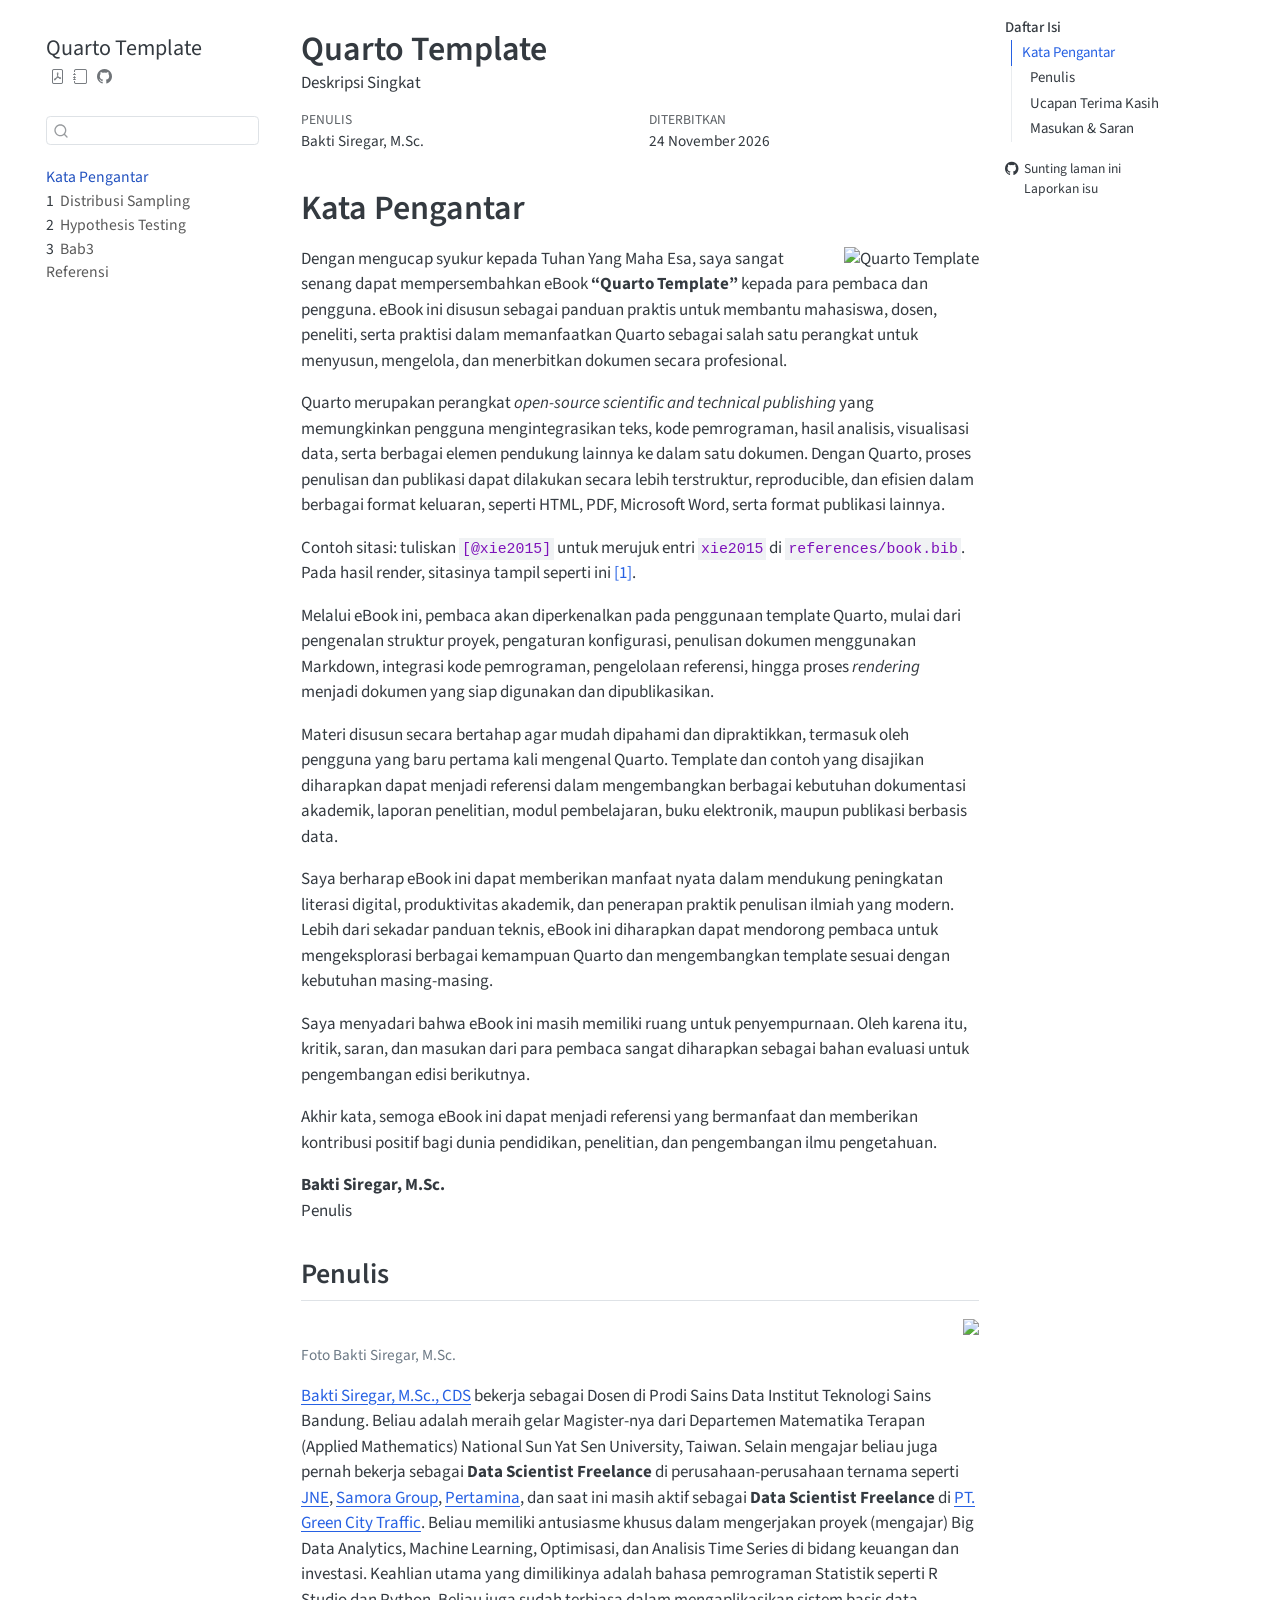
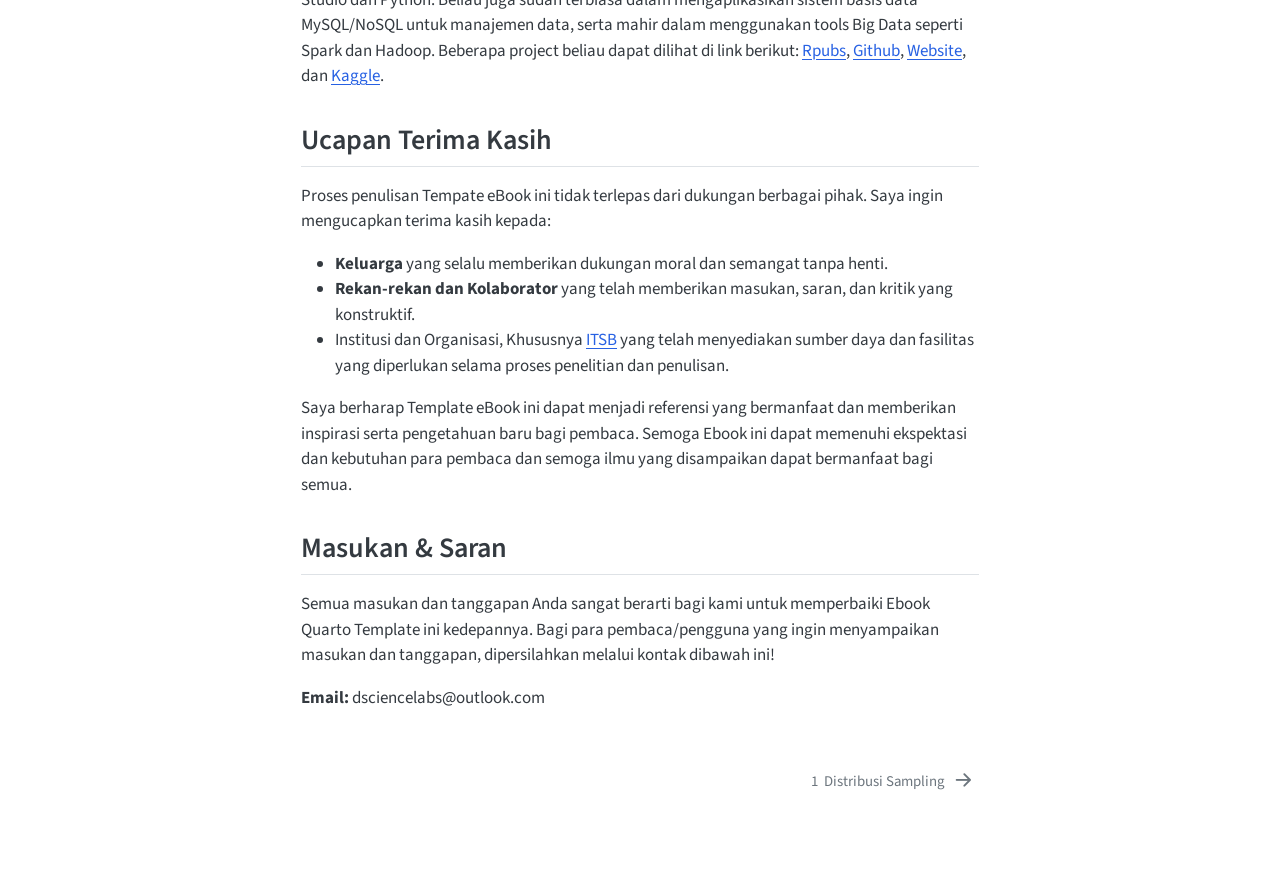
==== docs/index.html @ 491b6e1a "Initial Quarto book project" ====
<!DOCTYPE html>
<html xmlns="http://www.w3.org/1999/xhtml" lang="id" xml:lang="id"><head>

<meta charset="utf-8">
<meta name="generator" content="quarto-1.11.9">

<meta name="viewport" content="width=device-width, initial-scale=1.0, user-scalable=yes">

<meta name="author" content="Bakti Siregar, M.Sc.">
<meta name="dcterms.date" content="2026-11-24">
<meta name="description" content="Deskripsi Singkat">

<title>Quarto Template</title>
<style>
/* Default styles provided by pandoc.
** See https://pandoc.org/MANUAL.html#variables-for-html for config info.
*/
span.smallcaps{font-variant: small-caps;}
div.columns{display: flex; gap: 1.5em;}
div.column{flex: auto;}
@media screen {
div.columns{gap: min(4vw, 1.5em);}
div.column{overflow-x: auto;}
}
div.hanging-indent{margin-left: 1.5em; text-indent: -1.5em;}
ul.task-list{list-style: none;}
ul.task-list li input[type="checkbox"] {
  width: 0.8em;
  margin: 0 0.8em 0.2em -1em; /* quarto-specific, see https://github.com/quarto-dev/quarto-cli/issues/4556 */ 
  vertical-align: middle;
}
/* CSS for citations */
div.csl-bib-body { }
div.csl-entry {
  clear: both;
  margin-bottom: 0em;
}
.hanging-indent div.csl-entry {
  margin-left:2em;
  text-indent:-2em;
}
div.csl-left-margin {
  min-width:2em;
  float:left;
}
div.csl-right-inline {
  margin-left:2em;
  padding-left:1em;
}
div.csl-indent {
  margin-left: 2em;
}</style>


<script src="site_libs/quarto-nav/quarto-nav.js"></script>
<script src="site_libs/quarto-nav/headroom.min.js"></script>
<script src="site_libs/clipboard/clipboard.min.js"></script>
<script src="site_libs/quarto-search/autocomplete.umd.js"></script>
<script src="site_libs/quarto-search/fuse.min.js"></script>
<script src="site_libs/quarto-search/quarto-search.js"></script>
<meta name="quarto:offset" content="./">
<link href="./chapters/bab-1.html" rel="next">
<script src="site_libs/quarto-html/quarto.js" type="module"></script>
<script src="site_libs/quarto-html/tabsets/tabsets.js" type="module"></script>
<script src="site_libs/quarto-html/scrollable-regions/scrollable-regions.js" type="module"></script>
<script src="site_libs/quarto-html/popper.min.js"></script>
<script src="site_libs/quarto-html/tippy.umd.min.js"></script>
<script src="site_libs/quarto-html/anchor.min.js"></script>
<link href="site_libs/quarto-html/tippy.css" rel="stylesheet">
<link href="site_libs/quarto-html/quarto-syntax-highlighting-63b5708e65d6cd79cd7618c58d0c21e7.css" rel="stylesheet" id="quarto-text-highlighting-styles">
<script src="site_libs/bootstrap/bootstrap.min.js"></script>
<link href="site_libs/bootstrap/bootstrap-icons.css" rel="stylesheet">
<link href="site_libs/bootstrap/bootstrap-8575377b15774f46c10fa1d7752ca172.min.css" rel="stylesheet" append-hash="true" id="quarto-bootstrap" data-mode="light">
<script id="quarto-search-options" type="application/json">{
  "location": "sidebar",
  "copy-button": false,
  "collapse-after": 3,
  "panel-placement": "start",
  "type": "textbox",
  "limit": 50,
  "keyboard-shortcut": [
    "f",
    "/",
    "s"
  ],
  "show-item-context": false,
  "language": {
    "search-no-results-text": "Tidak ada hasil",
    "search-matching-documents-text": "dokumen cocok",
    "search-copy-link-title": "Salin tautan untuk mencari",
    "search-hide-matches-text": "Sembunyikan kecocokan lainnya",
    "search-more-match-text": "kecocokan lainnya di dokumen ini",
    "search-more-matches-text": "kecocokan lainnya di dokumen ini",
    "search-clear-button-title": "Hapus",
    "search-text-placeholder": "",
    "search-detached-cancel-button-title": "Batal",
    "search-submit-button-title": "Kirim",
    "search-label": "Mencari"
  }
}</script>
<style>html{ scroll-behavior: smooth; }</style>
<meta name="author" content="Bakti Siregar, M.Sc.">


<link rel="stylesheet" href="assets/style.css">
</head>

<body class="nav-sidebar floating quarto-light"><a id="quarto-skip-link" class="visually-hidden-focusable" href="#quarto-document-content">Skip to main content</a>

<div id="quarto-search-results"></div>
  <header id="quarto-header" class="headroom fixed-top">
  <nav class="quarto-secondary-nav" aria-label="Bilah alat">
    <div class="container-fluid d-flex">
      <button type="button" class="quarto-btn-toggle btn" data-bs-toggle="collapse" role="button" data-bs-target=".quarto-sidebar-collapse-item" aria-controls="quarto-sidebar" aria-expanded="false" aria-label="Alihkan bilah sisi" onclick="if (window.quartoToggleHeadroom) { window.quartoToggleHeadroom(); }">
        <i class="bi bi-layout-text-sidebar-reverse"></i>
      </button>
        <nav class="quarto-page-breadcrumbs" aria-label="Jalur"><ol class="breadcrumb"><li class="breadcrumb-item"><a href="./index.html">Kata Pengantar</a></li></ol></nav>
        <a class="flex-grow-1" data-bs-toggle="collapse" data-bs-target=".quarto-sidebar-collapse-item" onclick="if (window.quartoToggleHeadroom) { window.quartoToggleHeadroom(); }">      
        </a>
      <button type="button" class="btn quarto-search-button" aria-label="Mencari" onclick="window.quartoOpenSearch();">
        <i class="bi bi-search"></i>
      </button>
    </div>
  </nav>
</header>
<!-- content -->
<div id="quarto-content" class="quarto-container page-columns page-rows-contents page-layout-article">
<!-- sidebar -->
  <nav id="quarto-sidebar" class="sidebar collapse collapse-horizontal quarto-sidebar-collapse-item sidebar-navigation floating overflow-auto" aria-label="Situs web">
    <div class="pt-lg-2 mt-2 text-left sidebar-header">
    <div class="sidebar-title mb-0 py-0">
      <a href="./">Quarto Template</a> 
        <div class="sidebar-tools-main tools-wide">
    <a href="./Quarto-Template.pdf" title="Pratinjau PDF" class="quarto-navigation-tool px-1" aria-label="Pratinjau PDF"><i class="bi bi-file-pdf"></i></a>
    <a href="./epub-reader.html" title="Pratinjau EPUB" class="quarto-navigation-tool px-1" aria-label="Pratinjau EPUB"><i class="bi bi-journal"></i></a>
    <a href="https://github.com/pakardata1/ebook-template-quarto.git" title="Kode Sumber" class="quarto-navigation-tool px-1" aria-label="Kode Sumber"><i class="bi bi-github"></i></a>
</div>
    </div>
      </div>
        <div class="mt-2 flex-shrink-0 align-items-center">
        <div class="sidebar-search">
        <div id="quarto-search" class="" title="Mencari"></div>
        </div>
        </div>
    <div class="sidebar-menu-container"> 
    <ul class="list-unstyled mt-1">
        <li class="sidebar-item">
  <div class="sidebar-item-container"> 
  <a href="./index.html" class="sidebar-item-text sidebar-link active">
 <span class="menu-text">Kata Pengantar</span></a>
  </div>
</li>
        <li class="sidebar-item">
  <div class="sidebar-item-container"> 
  <a href="./chapters/bab-1.html" class="sidebar-item-text sidebar-link">
 <span class="menu-text"><span class="chapter-number">1</span>&nbsp; <span class="chapter-title">Distribusi Sampling</span></span></a>
  </div>
</li>
        <li class="sidebar-item">
  <div class="sidebar-item-container"> 
  <a href="./chapters/bab-2.html" class="sidebar-item-text sidebar-link">
 <span class="menu-text"><span class="chapter-number">2</span>&nbsp; <span class="chapter-title">Hypothesis Testing</span></span></a>
  </div>
</li>
        <li class="sidebar-item">
  <div class="sidebar-item-container"> 
  <a href="./chapters/bab-3.html" class="sidebar-item-text sidebar-link">
 <span class="menu-text"><span class="chapter-number">3</span>&nbsp; <span class="chapter-title">Bab3</span></span></a>
  </div>
</li>
        <li class="sidebar-item">
  <div class="sidebar-item-container"> 
  <a href="./references/referensi.html" class="sidebar-item-text sidebar-link">
 <span class="menu-text">Referensi</span></a>
  </div>
</li>
    </ul>
    </div>
</nav>
<div id="quarto-sidebar-glass" class="quarto-sidebar-collapse-item" data-bs-toggle="collapse" data-bs-target=".quarto-sidebar-collapse-item"></div>
<!-- margin-sidebar -->
    <div id="quarto-margin-sidebar" class="sidebar margin-sidebar">
        <nav id="TOC" role="doc-toc" aria-labelledby="toc-title" class="toc-active">
    <h2 id="toc-title">Daftar Isi</h2>
   
  <ul>
  <li><a href="#kata-pengantar" id="toc-kata-pengantar" class="nav-link active" data-scroll-target="#kata-pengantar">Kata Pengantar</a>
  <ul class="collapse">
  <li><a href="#penulis" id="toc-penulis" class="nav-link" data-scroll-target="#penulis">Penulis</a></li>
  <li><a href="#ucapan-terima-kasih" id="toc-ucapan-terima-kasih" class="nav-link" data-scroll-target="#ucapan-terima-kasih">Ucapan Terima Kasih</a></li>
  <li><a href="#masukan-saran" id="toc-masukan-saran" class="nav-link" data-scroll-target="#masukan-saran">Masukan &amp; Saran</a></li>
  </ul></li>
  </ul>
<div class="toc-actions"><ul><li><a href="https://github.com/pakardata1/ebook-template-quarto.git/edit/main/index.qmd" class="toc-action"><i class="bi bi-github"></i>Sunting laman ini</a></li><li><a href="https://github.com/pakardata1/ebook-template-quarto.git/issues/new" class="toc-action"><i class="bi empty"></i>Laporkan isu</a></li></ul></div></nav>
    </div>
<!-- main -->
<main class="content" id="quarto-document-content" tabindex="-1">

<header id="title-block-header" class="quarto-title-block default">
<div class="quarto-title">
<h1 class="title">Quarto Template</h1>
</div>

<div>
  <div class="description">
    Deskripsi Singkat
  </div>
</div>


<div class="quarto-title-meta">

    <div>
    <div class="quarto-title-meta-heading">Penulis</div>
    <div class="quarto-title-meta-contents">
             <p>Bakti Siregar, M.Sc. </p>
          </div>
  </div>
    
    <div>
    <div class="quarto-title-meta-heading">Diterbitkan</div>
    <div class="quarto-title-meta-contents">
      <p class="date">24 November 2026</p>
    </div>
  </div>
  
    
  </div>
  


</header>



<section id="kata-pengantar" class="level1 unnumbered">
<h1 class="unnumbered">Kata Pengantar</h1><p><img src="images/Cover.png" title="Quarto Template" class="quarto-cover-image nolightbox img-fluid"></p>
<p>Dengan mengucap syukur kepada Tuhan Yang Maha Esa, saya sangat senang dapat mempersembahkan eBook <strong>“Quarto Template”</strong> kepada para pembaca dan pengguna. eBook ini disusun sebagai panduan praktis untuk membantu mahasiswa, dosen, peneliti, serta praktisi dalam memanfaatkan Quarto sebagai salah satu perangkat untuk menyusun, mengelola, dan menerbitkan dokumen secara profesional.</p>
<p>Quarto merupakan perangkat <em>open-source scientific and technical publishing</em> yang memungkinkan pengguna mengintegrasikan teks, kode pemrograman, hasil analisis, visualisasi data, serta berbagai elemen pendukung lainnya ke dalam satu dokumen. Dengan Quarto, proses penulisan dan publikasi dapat dilakukan secara lebih terstruktur, reproducible, dan efisien dalam berbagai format keluaran, seperti HTML, PDF, Microsoft Word, serta format publikasi lainnya.</p>
<p>Contoh sitasi: tuliskan <code>[@xie2015]</code> untuk merujuk entri <code>xie2015</code> di <code>references/book.bib</code>. Pada hasil render, sitasinya tampil seperti ini <span class="citation" data-cites="xie2015"><a href="references/referensi.html#ref-xie2015" role="doc-biblioref">[1]</a></span>.</p>
<p>Melalui eBook ini, pembaca akan diperkenalkan pada penggunaan template Quarto, mulai dari pengenalan struktur proyek, pengaturan konfigurasi, penulisan dokumen menggunakan Markdown, integrasi kode pemrograman, pengelolaan referensi, hingga proses <em>rendering</em> menjadi dokumen yang siap digunakan dan dipublikasikan.</p>
<p>Materi disusun secara bertahap agar mudah dipahami dan dipraktikkan, termasuk oleh pengguna yang baru pertama kali mengenal Quarto. Template dan contoh yang disajikan diharapkan dapat menjadi referensi dalam mengembangkan berbagai kebutuhan dokumentasi akademik, laporan penelitian, modul pembelajaran, buku elektronik, maupun publikasi berbasis data.</p>
<p>Saya berharap eBook ini dapat memberikan manfaat nyata dalam mendukung peningkatan literasi digital, produktivitas akademik, dan penerapan praktik penulisan ilmiah yang modern. Lebih dari sekadar panduan teknis, eBook ini diharapkan dapat mendorong pembaca untuk mengeksplorasi berbagai kemampuan Quarto dan mengembangkan template sesuai dengan kebutuhan masing-masing.</p>
<p>Saya menyadari bahwa eBook ini masih memiliki ruang untuk penyempurnaan. Oleh karena itu, kritik, saran, dan masukan dari para pembaca sangat diharapkan sebagai bahan evaluasi untuk pengembangan edisi berikutnya.</p>
<p>Akhir kata, semoga eBook ini dapat menjadi referensi yang bermanfaat dan memberikan kontribusi positif bagi dunia pendidikan, penelitian, dan pengembangan ilmu pengetahuan.</p>
<p><strong>Bakti Siregar, M.Sc.</strong><br>
Penulis</p>
<section id="penulis" class="level2">
<h2 class="anchored" data-anchor-id="penulis">Penulis</h2>
<div class="quarto-figure quarto-figure-right">
<figure class="figure">
<p><img src="images/author/Bakti.png" class="author-portrait img-fluid figure-img" style="width:1.5in"></p>
<figcaption>Foto Bakti Siregar, M.Sc.</figcaption>
</figure>
</div>
<p><strong><a href="https://www.linkedin.com/in/dsciencelabs/">Bakti Siregar, M.Sc., CDS</a></strong> bekerja sebagai Dosen di Prodi Sains Data Institut Teknologi Sains Bandung. Beliau adalah meraih gelar Magister-nya dari Departemen Matematika Terapan (Applied Mathematics) National Sun Yat Sen University, Taiwan. Selain mengajar beliau juga pernah bekerja sebagai <strong>Data Scientist Freelance</strong> di perusahaan-perusahaan ternama seperti <a href="https://www.jne.co.id/id/beranda">JNE</a>, <a href="https://www.samoragroup.co.id/home/en">Samora Group</a>, <a href="https://www.pertamina.com/">Pertamina</a>, dan saat ini masih aktif sebagai <strong>Data Scientist Freelance</strong> di <a href="PT. Green City Traffic">PT. Green City Traffic</a>. Beliau memiliki antusiasme khusus dalam mengerjakan proyek (mengajar) Big Data Analytics, Machine Learning, Optimisasi, dan Analisis Time Series di bidang keuangan dan investasi. Keahlian utama yang dimilikinya adalah bahasa pemrograman Statistik seperti R Studio dan Python. Beliau juga sudah terbiasa dalam mengaplikasikan sistem basis data MySQL/NoSQL untuk manajemen data, serta mahir dalam menggunakan tools Big Data seperti Spark dan Hadoop. Beberapa project beliau dapat dilihat di link berikut: <a href="https://rpubs.com/dsciencelabs">Rpubs</a>, <a href="https://github.com/dsciencelabs">Github</a>, <a href="https://dsciencelabs.github.io/web/index.html">Website</a>, dan <a href="https://www.kaggle.com/baktisiregar/code">Kaggle</a>.</p>
</section>
<section id="ucapan-terima-kasih" class="level2">
<h2 class="anchored" data-anchor-id="ucapan-terima-kasih">Ucapan Terima Kasih</h2>
<p>Proses penulisan Tempate eBook ini tidak terlepas dari dukungan berbagai pihak. Saya ingin mengucapkan terima kasih kepada:</p>
<ul>
<li><strong>Keluarga</strong> yang selalu memberikan dukungan moral dan semangat tanpa henti.</li>
<li><strong>Rekan-rekan dan Kolaborator</strong> yang telah memberikan masukan, saran, dan kritik yang konstruktif.</li>
<li>Institusi dan Organisasi, Khususnya <strong><a href="https://itsb.ac.id/">ITSB</a></strong> yang telah menyediakan sumber daya dan fasilitas yang diperlukan selama proses penelitian dan penulisan.</li>
</ul>
<p>Saya berharap Template eBook ini dapat menjadi referensi yang bermanfaat dan memberikan inspirasi serta pengetahuan baru bagi pembaca. Semoga Ebook ini dapat memenuhi ekspektasi dan kebutuhan para pembaca dan semoga ilmu yang disampaikan dapat bermanfaat bagi semua.</p>
</section>
<section id="masukan-saran" class="level2">
<h2 class="anchored" data-anchor-id="masukan-saran">Masukan &amp; Saran</h2>
<p>Semua masukan dan tanggapan Anda sangat berarti bagi kami untuk memperbaiki Ebook Quarto Template ini kedepannya. Bagi para pembaca/pengguna yang ingin menyampaikan masukan dan tanggapan, dipersilahkan melalui kontak dibawah ini!</p>
<p><strong>Email:</strong> dsciencelabs@outlook.com</p>


<div id="refs" class="references csl-bib-body" data-entry-spacing="0" role="list" style="display: none">
<div id="ref-xie2015" class="csl-entry" role="listitem">
<div class="csl-left-margin">[1] </div><div class="csl-right-inline">Y. Xie, <em><a href="http://yihui.name/knitr/">Dynamic Documents with <span>R</span> and knitr</a></em>, 2nd ed. Boca Raton, Florida: Chapman; Hall/CRC, 2015.</div>
</div>
</div>
</section>
</section>

</main> <!-- /main -->
<script>

document.querySelectorAll('a[href^="http://"], a[href^="https://"]').forEach((link) => {

  if (link.classList.contains("quarto-navigation-tool")) {

    return;

  }



  window.tippy(link, {

    content: link.href,

    placement: "top",

    maxWidth: 480,

  });

});

</script>

<script id="quarto-html-after-body" type="application/javascript">
  window.document.addEventListener("DOMContentLoaded", function (event) {
    const icon = "";
    const anchorJS = new window.AnchorJS();
    anchorJS.options = {
      placement: 'right',
      icon: icon
    };
    anchorJS.add('.anchored');
    const isCodeAnnotation = (el) => {
      for (const clz of el.classList) {
        if (clz.startsWith('code-annotation-')) {                     
          return true;
        }
      }
      return false;
    }
    const onCopySuccess = function(e) {
      // button target
      const button = e.trigger;
      // don't keep focus
      button.blur();
      // flash "checked"
      button.classList.add('code-copy-button-checked');
      var currentTitle = button.getAttribute("title");
      button.setAttribute("title", "Disalin!");
      let tooltip;
      if (window.bootstrap) {
        button.setAttribute("data-bs-toggle", "tooltip");
        button.setAttribute("data-bs-placement", "left");
        button.setAttribute("data-bs-title", "Disalin!");
        tooltip = new bootstrap.Tooltip(button, 
          { trigger: "manual", 
            customClass: "code-copy-button-tooltip",
            offset: [0, -8]});
        tooltip.show();    
      }
      setTimeout(function() {
        if (tooltip) {
          tooltip.hide();
          button.removeAttribute("data-bs-title");
          button.removeAttribute("data-bs-toggle");
          button.removeAttribute("data-bs-placement");
        }
        button.setAttribute("title", currentTitle);
        button.classList.remove('code-copy-button-checked');
      }, 1000);
      // clear code selection
      e.clearSelection();
    }
    const getTextToCopy = function(trigger) {
      const outerScaffold = trigger.parentElement.cloneNode(true);
      const codeEl = outerScaffold.querySelector('code');
      for (const childEl of codeEl.children) {
        if (isCodeAnnotation(childEl)) {
          childEl.remove();
        }
      }
      return codeEl.innerText;
    }
    const clipboard = new window.ClipboardJS('.code-copy-button:not([data-in-quarto-modal])', {
      text: getTextToCopy
    });
    clipboard.on('success', onCopySuccess);
    if (window.document.getElementById('quarto-embedded-source-code-modal')) {
      const clipboardModal = new window.ClipboardJS('.code-copy-button[data-in-quarto-modal]', {
        text: getTextToCopy,
        container: window.document.getElementById('quarto-embedded-source-code-modal')
      });
      clipboardModal.on('success', onCopySuccess);
    }
      var localhostRegex = new RegExp(/^(?:http|https):\/\/localhost\:?[0-9]*\//);
      var mailtoRegex = new RegExp(/^mailto:/);
        var filterRegex = new RegExp('/' + window.location.host + '/');
      const newWindowLabel = "(opens in a new tab)";
      const newWindowNoteId = "quarto-ext-newwindow-label";
      // Links reference one hidden label through aria-describedby, so the
      // announcement never changes their accessible name.
      var describeNewWindow = (link) => {
        if (!window.document.getElementById(newWindowNoteId)) {
          var newWindowNote = window.document.createElement("span");
          newWindowNote.id = newWindowNoteId;
          newWindowNote.hidden = true;
          newWindowNote.textContent = newWindowLabel;
          window.document.body.appendChild(newWindowNote);
        }
        var describedBy = (link.getAttribute("aria-describedby") || "").split(/\s+/).filter(Boolean);
        if (!describedBy.includes(newWindowNoteId)) {
          describedBy.push(newWindowNoteId);
          link.setAttribute("aria-describedby", describedBy.join(" "));
        }
      }
      var isInternal = (href) => {
          return filterRegex.test(href) || localhostRegex.test(href) || mailtoRegex.test(href);
      }
      // Inspect non-navigation links and adorn them if external
      window.quartoDecorateExternalLinks = function (root) {
     var links = (root || window.document).querySelectorAll('a[href]:not(.nav-link):not(.navbar-brand):not(.toc-action):not(.sidebar-link):not(.sidebar-item-toggle):not(.pagination-link):not(.no-external):not([aria-hidden]):not(.dropdown-item):not(.quarto-navigation-tool):not(.about-link)');
      for (var i=0; i<links.length; i++) {
        const link = links[i];
        if (!isInternal(link.href)) {
          // undo the damage that might have been done by quarto-nav.js in the case of
          // links that we want to consider external
          if (link.dataset.originalHref !== undefined) {
            link.href = link.dataset.originalHref;
          }
            // target, if specified
            link.setAttribute("target", "_blank");
            if (link.getAttribute("rel") === null) {
              link.setAttribute("rel", "noopener");
            }
            describeNewWindow(link);
          if (!link.classList.contains('no-external-icon')) {
          }
        }
      }
      };
      window.quartoDecorateExternalLinks(window.document);
    // Esc closes the popup (WCAG 1.4.13) and focus leaving both trigger and
    // popup closes it (WCAG 2.4.11); tippy handles neither for interactive popups.
    const hideOnEscAndFocusOut = {
      name: 'hideOnEscAndFocusOut',
      defaultValue: true,
      fn(instance) {
        const dismiss = () => {
          // A show scheduled by the trigger delay would otherwise reopen it
          instance.clearDelayTimeouts();
          instance.hide();
        };
        const onKeyDown = (event) => {
          if (event.key !== 'Escape') {
            return;
          }
          // Keep Esc from also reaching page handlers (e.g. reveal.js overview),
          // except an open reveal.js slide menu, which Esc should close too.
          // The menu handles keys only when its keyboard option is on.
          const menuHandlesEsc = window.Reveal?.getPlugin?.('menu')?.isOpen() &&
            window.Reveal.getConfig().menu?.keyboard !== false;
          if (!menuHandlesEsc) {
            event.stopPropagation();
          }
          if (instance.popper.contains(window.document.activeElement)) {
            // Disabled while refocusing so the focus trigger does not reopen it
            instance.disable();
            instance.reference.focus();
            instance.enable();
          }
          dismiss();
        };
        const onFocusOut = (event) => {
          const target = event.relatedTarget;
          if (target && !instance.reference.contains(target) &&
              !instance.popper.contains(target)) {
            dismiss();
          }
        };
        // On the trigger too: a click trigger (code-annotations: select) has no
        // blur handling. Attached for the instance's lifetime so leaving the
        // trigger also cancels a show still pending on the trigger delay.
        instance.reference.addEventListener('focusout', onFocusOut);
        return {
          onShow() {
            window.document.addEventListener('keydown', onKeyDown, true);
            instance.popper.addEventListener('focusout', onFocusOut);
          },
          onHide() {
            window.document.removeEventListener('keydown', onKeyDown, true);
            instance.popper.removeEventListener('focusout', onFocusOut);
          },
          onDestroy() {
            instance.reference.removeEventListener('focusout', onFocusOut);
          },
        };
      },
    };
    function tippyHover(el, contentFn, onTriggerFn, onUntriggerFn) {
      const config = {
        allowHTML: true,
        maxWidth: 500,
        delay: 100,
        arrow: false,
        appendTo: function(el) {
            return el.parentElement;
        },
        interactive: true,
        interactiveBorder: 10,
        theme: 'quarto',
        placement: 'bottom-start',
        plugins: [hideOnEscAndFocusOut],
      };
      if (contentFn) {
        config.content = contentFn;
      }
      if (onTriggerFn) {
        config.onTrigger = onTriggerFn;
      }
      if (onUntriggerFn) {
        config.onUntrigger = onUntriggerFn;
      }
      window.tippy(el, config); 
    }
    const noterefs = window.document.querySelectorAll('a[role="doc-noteref"]');
    for (var i=0; i<noterefs.length; i++) {
      const ref = noterefs[i];
      tippyHover(ref, function() {
        // use id or data attribute instead here
        let href = ref.getAttribute('data-footnote-href') || ref.getAttribute('href');
        try { href = new URL(href).hash; } catch {}
        const id = href.replace(/^#\/?/, "");
        const note = window.document.getElementById(id);
        if (note) {
          return note.innerHTML;
        } else {
          return "";
        }
      });
    }
    const xrefs = window.document.querySelectorAll('a.quarto-xref');
    const processXRef = (id, note) => {
      // Strip column container classes
      const stripColumnClz = (el) => {
        el.classList.remove("page-full", "page-columns");
        if (el.children) {
          for (const child of el.children) {
            stripColumnClz(child);
          }
        }
      }
      stripColumnClz(note)
      if (id === null || id.startsWith('sec-')) {
        // Special case sections, only their first couple elements
        const container = document.createElement("div");
        if (note.children && note.children.length > 2) {
          container.appendChild(note.children[0].cloneNode(true));
          for (let i = 1; i < note.children.length; i++) {
            const child = note.children[i];
            if (child.tagName === "P" && child.innerText === "") {
              continue;
            } else {
              container.appendChild(child.cloneNode(true));
              break;
            }
          }
          if (window.Quarto?.typesetMath) {
            window.Quarto.typesetMath(container);
          }
          return container.innerHTML
        } else {
          if (window.Quarto?.typesetMath) {
            window.Quarto.typesetMath(note);
          }
          return note.innerHTML;
        }
      } else {
        // Remove any anchor links if they are present
        const anchorLink = note.querySelector('a.anchorjs-link');
        if (anchorLink) {
          anchorLink.remove();
        }
        if (window.Quarto?.typesetMath) {
          window.Quarto.typesetMath(note);
        }
        if (note.classList.contains("callout")) {
          return note.outerHTML;
        } else {
          return note.innerHTML;
        }
      }
    }
    for (var i=0; i<xrefs.length; i++) {
      const xref = xrefs[i];
      tippyHover(xref, undefined, function(instance) {
        instance.disable();
        let url = xref.getAttribute('href');
        let hash = undefined; 
        if (url.startsWith('#')) {
          hash = url;
        } else {
          try { hash = new URL(url).hash; } catch {}
        }
        if (hash) {
          const id = hash.replace(/^#\/?/, "");
          const note = window.document.getElementById(id);
          if (note !== null) {
            try {
              const html = processXRef(id, note.cloneNode(true));
              instance.setContent(html);
            } finally {
              instance.enable();
              instance.show();
            }
          } else {
            // See if we can fetch this
            fetch(url.split('#')[0])
            .then(res => res.text())
            .then(html => {
              const parser = new DOMParser();
              const htmlDoc = parser.parseFromString(html, "text/html");
              const note = htmlDoc.getElementById(id);
              if (note !== null) {
                const html = processXRef(id, note);
                instance.setContent(html);
              } 
            }).finally(() => {
              instance.enable();
              instance.show();
            });
          }
        } else {
          // See if we can fetch a full url (with no hash to target)
          // This is a special case and we should probably do some content thinning / targeting
          fetch(url)
          .then(res => res.text())
          .then(html => {
            const parser = new DOMParser();
            const htmlDoc = parser.parseFromString(html, "text/html");
            const note = htmlDoc.querySelector('main.content');
            if (note !== null) {
              // This should only happen for chapter cross references
              // (since there is no id in the URL)
              // remove the first header
              if (note.children.length > 0 && note.children[0].tagName === "HEADER") {
                note.children[0].remove();
              }
              const html = processXRef(null, note);
              instance.setContent(html);
            } 
          }).finally(() => {
            instance.enable();
            instance.show();
          });
        }
      }, function(instance) {
      });
    }
        let selectedAnnoteEl;
        const selectorForAnnotation = ( cell, annotation) => {
          let cellAttr = 'data-code-cell="' + cell + '"';
          let lineAttr = 'data-code-annotation="' +  annotation + '"';
          const selector = 'span[' + cellAttr + '][' + lineAttr + ']';
          return selector;
        }
        const selectCodeLines = (annoteEl) => {
          const doc = window.document;
          const targetCell = annoteEl.getAttribute("data-target-cell");
          const targetAnnotation = annoteEl.getAttribute("data-target-annotation");
          const annoteSpan = window.document.querySelector(selectorForAnnotation(targetCell, targetAnnotation));
          const lines = annoteSpan.getAttribute("data-code-lines").split(",");
          const lineIds = lines.map((line) => {
            return targetCell + "-" + line;
          })
          // Each band is positioned against its own containing block, which is
          // not the offsetParent of the lines, so place it from client rects.
          const placeBand = (band, firstEl, lastEl, codeBlock) => {
            const container = band.offsetParent;
            if (container === null) {
              return;
            }
            const containerRect = container.getBoundingClientRect();
            // Reveal.js scales slides with a transform, so convert client
            // pixels back to the CSS pixels of the container.
            const scale = containerRect.height / container.offsetHeight || 1;
            const firstRect = firstEl.getBoundingClientRect();
            const lastRect = lastEl.getBoundingClientRect();
            const top = (firstRect.top - containerRect.top) / scale - container.clientTop + container.scrollTop;
            const height = (lastRect.bottom - firstRect.top) / scale;
            band.style.top = top - 2 + "px";
            band.style.height = height + 4 + "px";
            if (codeBlock) {
              // Without the copy button wrapper, the containing block is wider
              // than the code block, so span the code block explicitly.
              const blockRect = codeBlock.getBoundingClientRect();
              band.style.left = (blockRect.left - containerRect.left) / scale - container.clientLeft + container.scrollLeft + "px";
              band.style.width = blockRect.width / scale + "px";
            }
          };
          if (lineIds.length > 0) {
            const el = window.document.getElementById(lineIds[0]);
            const lastEl = window.document.getElementById(lineIds[lineIds.length - 1]);
            const parent = el.parentElement.parentElement;
            // cook up a div (if necessary) and position it
            let div = window.document.getElementById("code-annotation-line-highlight");
            if (div === null) {
              div = window.document.createElement("div");
              div.setAttribute("id", "code-annotation-line-highlight");
              div.style.position = 'absolute';
              parent.appendChild(div);
            }
            placeBand(div, el, lastEl, parent.closest("div.sourceCode") || parent);
            let gutterDiv = window.document.getElementById("code-annotation-line-highlight-gutter");
            if (gutterDiv === null) {
              gutterDiv = window.document.createElement("div");
              gutterDiv.setAttribute("id", "code-annotation-line-highlight-gutter");
              gutterDiv.style.position = 'absolute';
              const codeCell = window.document.getElementById(targetCell);
              const gutter = codeCell.querySelector('.code-annotation-gutter');
              gutter.appendChild(gutterDiv);
            }
            placeBand(gutterDiv, el, lastEl);
            selectedAnnoteEl = annoteEl;
          }
        };
        const unselectCodeLines = () => {
          const elementsIds = ["code-annotation-line-highlight", "code-annotation-line-highlight-gutter"];
          elementsIds.forEach((elId) => {
            const div = window.document.getElementById(elId);
            if (div) {
              div.remove();
            }
          });
          selectedAnnoteEl = undefined;
        };
          // Handle positioning of the toggle
      window.addEventListener(
        "resize",
        throttle(() => {
          elRect = undefined;
          if (selectedAnnoteEl) {
            selectCodeLines(selectedAnnoteEl);
          }
        }, 10)
      );
      function throttle(fn, ms) {
      let throttle = false;
      let timer;
        return (...args) => {
          if(!throttle) { // first call gets through
              fn.apply(this, args);
              throttle = true;
          } else { // all the others get throttled
              if(timer) clearTimeout(timer); // cancel #2
              timer = setTimeout(() => {
                fn.apply(this, args);
                timer = throttle = false;
              }, ms);
          }
        };
      }
        // Attach click handler to the DT
        const annoteDls = window.document.querySelectorAll('dt[data-target-cell]');
        for (const annoteDlNode of annoteDls) {
          annoteDlNode.addEventListener('click', (event) => {
            const clickedEl = event.target;
            if (clickedEl !== selectedAnnoteEl) {
              unselectCodeLines();
              const activeEl = window.document.querySelector('dt[data-target-cell].code-annotation-active');
              if (activeEl) {
                activeEl.classList.remove('code-annotation-active');
              }
              selectCodeLines(clickedEl);
              clickedEl.classList.add('code-annotation-active');
            } else {
              // Unselect the line
              unselectCodeLines();
              clickedEl.classList.remove('code-annotation-active');
            }
          });
        }
    const findCites = (el) => {
      const parentEl = el.parentElement;
      if (parentEl) {
        const cites = parentEl.dataset.cites;
        if (cites) {
          return {
            el,
            cites: cites.split(' ')
          };
        } else {
          return findCites(el.parentElement)
        }
      } else {
        return undefined;
      }
    };
    var bibliorefs = window.document.querySelectorAll('a[role="doc-biblioref"]');
    for (var i=0; i<bibliorefs.length; i++) {
      const ref = bibliorefs[i];
      const citeInfo = findCites(ref);
      if (citeInfo) {
        tippyHover(citeInfo.el, function() {
          var popup = window.document.createElement('div');
          citeInfo.cites.forEach(function(cite) {
            var citeDiv = window.document.createElement('div');
            citeDiv.classList.add('hanging-indent');
            citeDiv.classList.add('csl-entry');
            var biblioDiv = window.document.getElementById('ref-' + cite);
            if (biblioDiv) {
              citeDiv.innerHTML = biblioDiv.innerHTML;
            }
            popup.appendChild(citeDiv);
          });
          return popup.innerHTML;
        });
      }
    }
  });
  </script>
  <script type="application/javascript">
  window.quartoScrollableRegionsLabels = {"code":"Kode yang dapat digulir","output":"Keluaran yang dapat digulir"};
  </script>
<nav class="page-navigation" aria-label="Halaman">
  <div class="nav-page nav-page-previous">
  </div>
  <div class="nav-page nav-page-next">
      <a href="./chapters/bab-1.html" class="pagination-link" aria-label="Distribusi Sampling">
        <span class="nav-page-text"><span class="chapter-number">1</span>&nbsp; <span class="chapter-title">Distribusi Sampling</span></span> <i class="bi bi-arrow-right-short"></i>
      </a>
  </div>
</nav>
</div> <!-- /content -->




<footer class="footer"><div class="nav-footer"><div class="nav-footer-center"><div class="toc-actions d-sm-block d-md-none"><ul><li><a href="https://github.com/pakardata1/ebook-template-quarto.git/edit/main/index.qmd" class="toc-action"><i class="bi bi-github"></i>Sunting laman ini</a></li><li><a href="https://github.com/pakardata1/ebook-template-quarto.git/issues/new" class="toc-action"><i class="bi empty"></i>Laporkan isu</a></li></ul></div></div></div></footer><script src="site_libs/quarto-html/zenscroll-min.js"></script>
</body></html>
---- docs/site_libs/quarto-html/quarto-syntax-highlighting-63b5708e65d6cd79cd7618c58d0c21e7.css ----
/* quarto syntax highlight colors */
:root {
  --quarto-hl-ot-color: #003B4F;
  --quarto-hl-at-color: #657422;
  --quarto-hl-ss-color: #20794D;
  --quarto-hl-an-color: #5E5E5E;
  --quarto-hl-fu-color: #4758AB;
  --quarto-hl-st-color: #20794D;
  --quarto-hl-cf-color: #003B4F;
  --quarto-hl-op-color: #5E5E5E;
  --quarto-hl-er-color: #AD0000;
  --quarto-hl-bn-color: #AD0000;
  --quarto-hl-al-color: #AD0000;
  --quarto-hl-va-color: #111111;
  --quarto-hl-bu-color: inherit;
  --quarto-hl-ex-color: inherit;
  --quarto-hl-pp-color: #AD0000;
  --quarto-hl-in-color: #5E5E5E;
  --quarto-hl-vs-color: #20794D;
  --quarto-hl-wa-color: #5E5E5E;
  --quarto-hl-do-color: #5E5E5E;
  --quarto-hl-im-color: #00769E;
  --quarto-hl-ch-color: #20794D;
  --quarto-hl-dt-color: #AD0000;
  --quarto-hl-fl-color: #AD0000;
  --quarto-hl-co-color: #5E5E5E;
  --quarto-hl-cv-color: #5E5E5E;
  --quarto-hl-cn-color: #8f5902;
  --quarto-hl-sc-color: #5E5E5E;
  --quarto-hl-dv-color: #AD0000;
  --quarto-hl-kw-color: #003B4F;
}

/* other quarto variables */
:root {
  --quarto-font-monospace: SFMono-Regular, Menlo, Monaco, Consolas, "Liberation Mono", "Courier New", monospace;
}

/* syntax highlight based on Pandoc's rules */
pre > code.sourceCode > span {
  color: #003B4F;
}

code.sourceCode > span {
  color: #003B4F;
}

div.sourceCode,
div.sourceCode pre.sourceCode {
  color: #003B4F;
}

/* Normal */
code span {
  color: #003B4F;
}

/* Alert */
code span.al {
  color: #AD0000;
  font-style: inherit;
}

/* Annotation */
code span.an {
  color: #5E5E5E;
  font-style: inherit;
}

/* Attribute */
code span.at {
  color: #657422;
  font-style: inherit;
}

/* BaseN */
code span.bn {
  color: #AD0000;
  font-style: inherit;
}

/* BuiltIn */
code span.bu {
  font-style: inherit;
}

/* ControlFlow */
code span.cf {
  color: #003B4F;
  font-weight: bold;
  font-style: inherit;
}

/* Char */
code span.ch {
  color: #20794D;
  font-style: inherit;
}

/* Constant */
code span.cn {
  color: #8f5902;
  font-style: inherit;
}

/* Comment */
code span.co {
  color: #5E5E5E;
  font-style: inherit;
}

/* CommentVar */
code span.cv {
  color: #5E5E5E;
  font-style: italic;
}

/* Documentation */
code span.do {
  color: #5E5E5E;
  font-style: italic;
}

/* DataType */
code span.dt {
  color: #AD0000;
  font-style: inherit;
}

/* DecVal */
code span.dv {
  color: #AD0000;
  font-style: inherit;
}

/* Error */
code span.er {
  color: #AD0000;
  font-style: inherit;
}

/* Extension */
code span.ex {
  font-style: inherit;
}

/* Float */
code span.fl {
  color: #AD0000;
  font-style: inherit;
}

/* Function */
code span.fu {
  color: #4758AB;
  font-style: inherit;
}

/* Import */
code span.im {
  color: #00769E;
  font-style: inherit;
}

/* Information */
code span.in {
  color: #5E5E5E;
  font-style: inherit;
}

/* Keyword */
code span.kw {
  color: #003B4F;
  font-weight: bold;
  font-style: inherit;
}

/* Operator */
code span.op {
  color: #5E5E5E;
  font-style: inherit;
}

/* Other */
code span.ot {
  color: #003B4F;
  font-style: inherit;
}

/* Preprocessor */
code span.pp {
  color: #AD0000;
  font-style: inherit;
}

/* SpecialChar */
code span.sc {
  color: #5E5E5E;
  font-style: inherit;
}

/* SpecialString */
code span.ss {
  color: #20794D;
  font-style: inherit;
}

/* String */
code span.st {
  color: #20794D;
  font-style: inherit;
}

/* Variable */
code span.va {
  color: #111111;
  font-style: inherit;
}

/* VerbatimString */
code span.vs {
  color: #20794D;
  font-style: inherit;
}

/* Warning */
code span.wa {
  color: #5E5E5E;
  font-style: italic;
}

.prevent-inlining {
  content: "</";
}

/*# sourceMappingURL=054cc16b9e9817627be6994582d2ffb5.css.map */
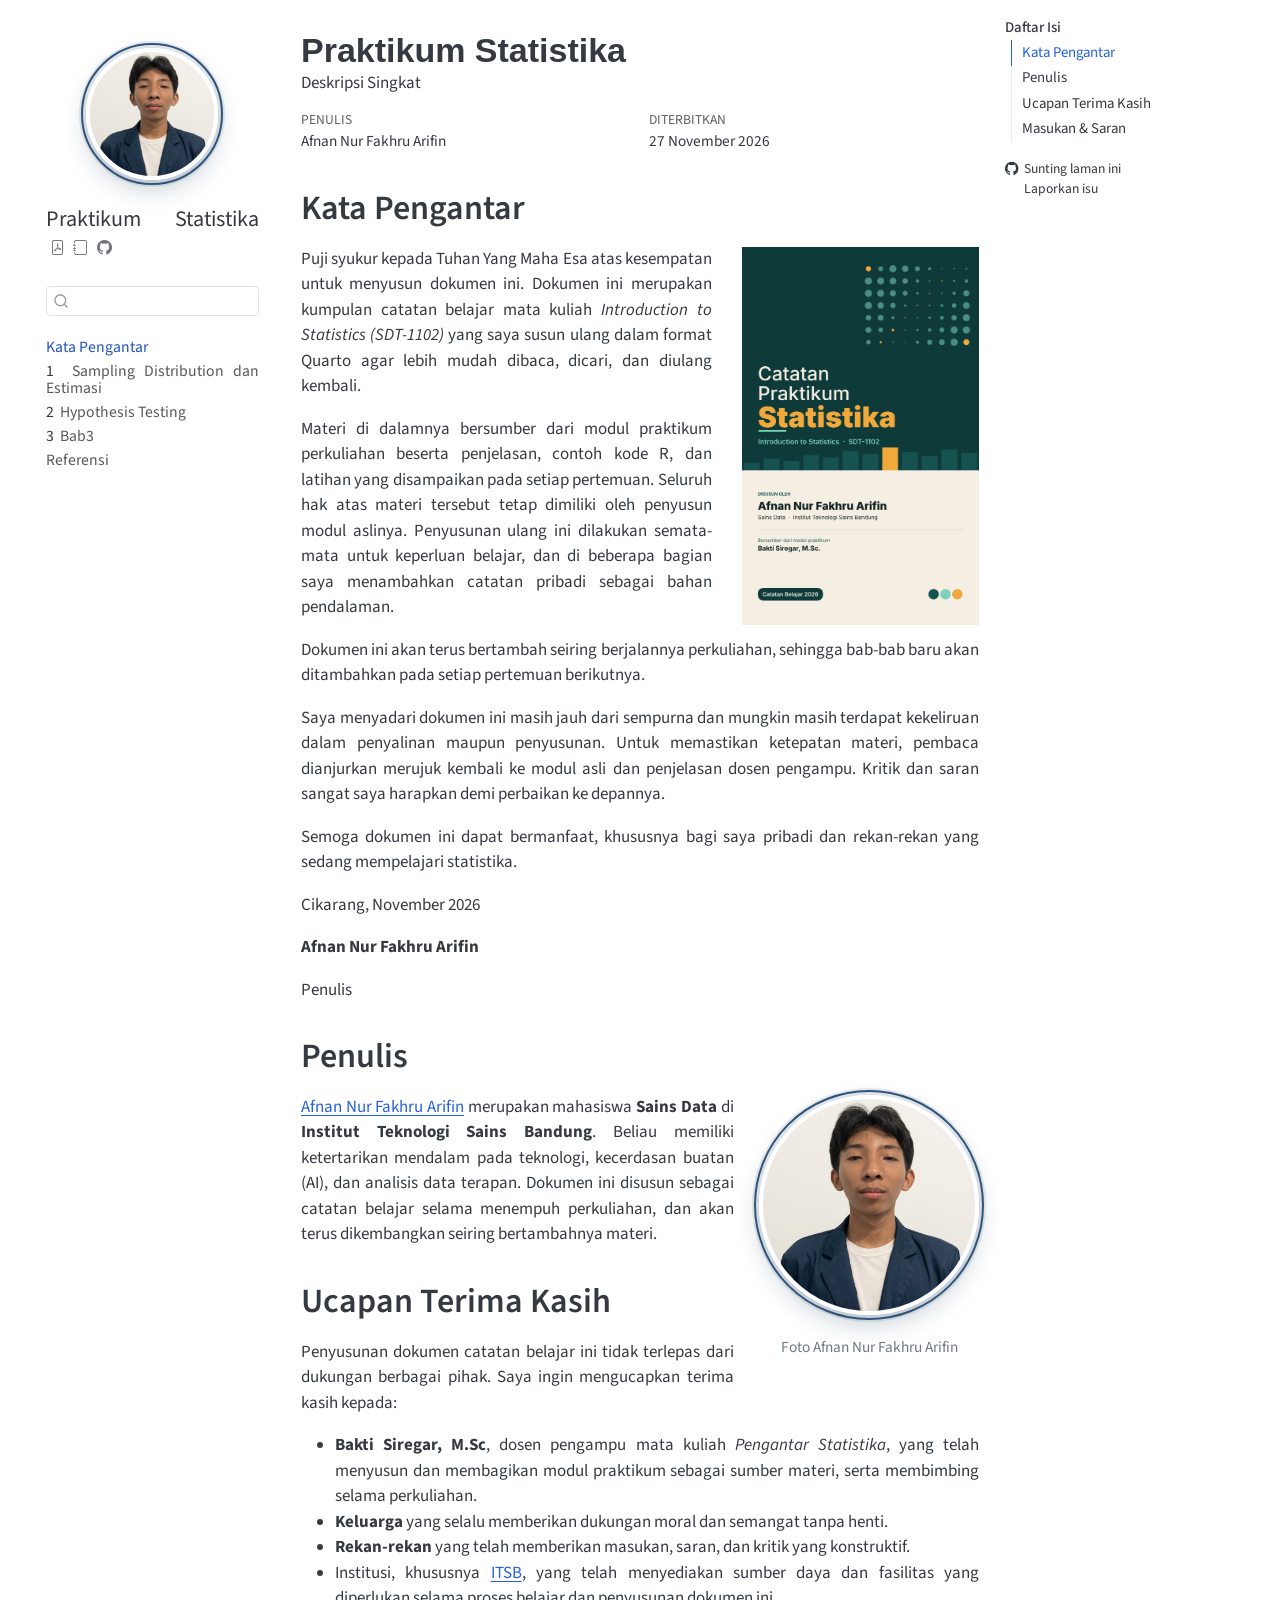
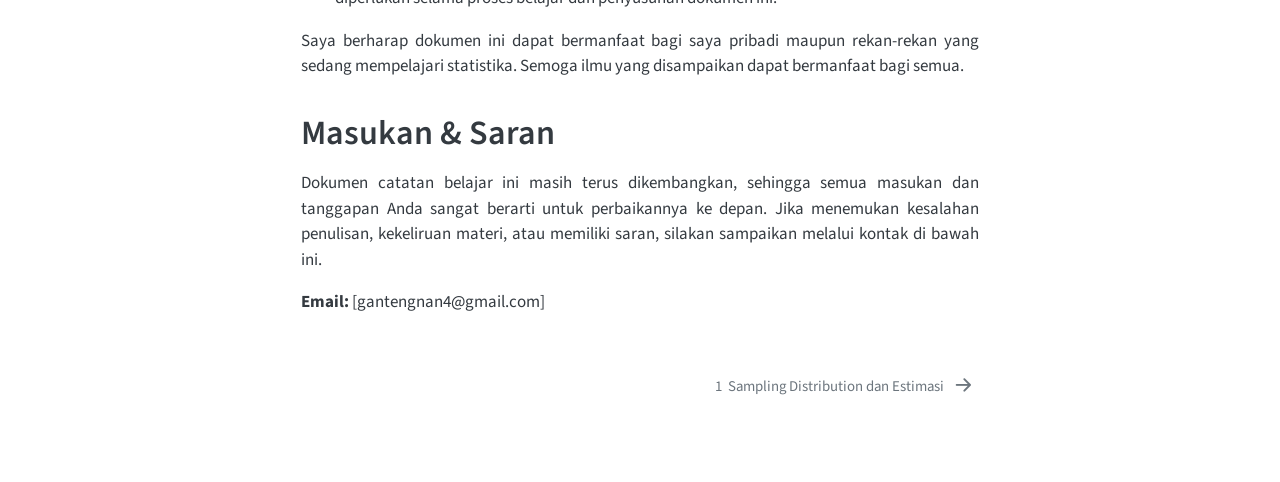
==== commit 3491529e: "Initial Quarto book project" ====
--- a/docs/index.html
+++ b/docs/index.html
@@ -6,11 +6,11 @@
 
 <meta name="viewport" content="width=device-width, initial-scale=1.0, user-scalable=yes">
 
-<meta name="author" content="Bakti Siregar, M.Sc.">
-<meta name="dcterms.date" content="2026-11-24">
+<meta name="author" content="Afnan Nur Fakhru Arifin">
+<meta name="dcterms.date" content="2026-11-27">
 <meta name="description" content="Deskripsi Singkat">
 
-<title>Quarto Template</title>
+<title>Praktikum Statistika</title>
 <style>
 /* Default styles provided by pandoc.
 ** See https://pandoc.org/MANUAL.html#variables-for-html for config info.
@@ -29,27 +29,7 @@
   margin: 0 0.8em 0.2em -1em; /* quarto-specific, see https://github.com/quarto-dev/quarto-cli/issues/4556 */ 
   vertical-align: middle;
 }
-/* CSS for citations */
-div.csl-bib-body { }
-div.csl-entry {
-  clear: both;
-  margin-bottom: 0em;
-}
-.hanging-indent div.csl-entry {
-  margin-left:2em;
-  text-indent:-2em;
-}
-div.csl-left-margin {
-  min-width:2em;
-  float:left;
-}
-div.csl-right-inline {
-  margin-left:2em;
-  padding-left:1em;
-}
-div.csl-indent {
-  margin-left: 2em;
-}</style>
+</style>
 
 
 <script src="site_libs/quarto-nav/quarto-nav.js"></script>
@@ -129,11 +109,11 @@
   <nav id="quarto-sidebar" class="sidebar collapse collapse-horizontal quarto-sidebar-collapse-item sidebar-navigation floating overflow-auto" aria-label="Situs web">
     <div class="pt-lg-2 mt-2 text-left sidebar-header">
     <div class="sidebar-title mb-0 py-0">
-      <a href="./">Quarto Template</a> 
+      <a href="./">Praktikum Statistika</a> 
         <div class="sidebar-tools-main tools-wide">
-    <a href="./Quarto-Template.pdf" title="Pratinjau PDF" class="quarto-navigation-tool px-1" aria-label="Pratinjau PDF"><i class="bi bi-file-pdf"></i></a>
+    <a href="./P09.pdf" title="Pratinjau PDF" class="quarto-navigation-tool px-1" aria-label="Pratinjau PDF"><i class="bi bi-file-pdf"></i></a>
     <a href="./epub-reader.html" title="Pratinjau EPUB" class="quarto-navigation-tool px-1" aria-label="Pratinjau EPUB"><i class="bi bi-journal"></i></a>
-    <a href="https://github.com/pakardata1/ebook-template-quarto.git" title="Kode Sumber" class="quarto-navigation-tool px-1" aria-label="Kode Sumber"><i class="bi bi-github"></i></a>
+    <a href="https://github.com/abenan3038/Quarto-Mr-B.git" title="Kode Sumber" class="quarto-navigation-tool px-1" aria-label="Kode Sumber"><i class="bi bi-github"></i></a>
 </div>
     </div>
       </div>
@@ -153,7 +133,7 @@
         <li class="sidebar-item">
   <div class="sidebar-item-container"> 
   <a href="./chapters/bab-1.html" class="sidebar-item-text sidebar-link">
- <span class="menu-text"><span class="chapter-number">1</span>&nbsp; <span class="chapter-title">Distribusi Sampling</span></span></a>
+ <span class="menu-text"><span class="chapter-number">1</span>&nbsp; <span class="chapter-title">Sampling Distribution dan Estimasi</span></span></a>
   </div>
 </li>
         <li class="sidebar-item">
@@ -184,21 +164,19 @@
     <h2 id="toc-title">Daftar Isi</h2>
    
   <ul>
-  <li><a href="#kata-pengantar" id="toc-kata-pengantar" class="nav-link active" data-scroll-target="#kata-pengantar">Kata Pengantar</a>
-  <ul class="collapse">
+  <li><a href="#kata-pengantar" id="toc-kata-pengantar" class="nav-link active" data-scroll-target="#kata-pengantar">Kata Pengantar</a></li>
   <li><a href="#penulis" id="toc-penulis" class="nav-link" data-scroll-target="#penulis">Penulis</a></li>
   <li><a href="#ucapan-terima-kasih" id="toc-ucapan-terima-kasih" class="nav-link" data-scroll-target="#ucapan-terima-kasih">Ucapan Terima Kasih</a></li>
   <li><a href="#masukan-saran" id="toc-masukan-saran" class="nav-link" data-scroll-target="#masukan-saran">Masukan &amp; Saran</a></li>
-  </ul></li>
   </ul>
-<div class="toc-actions"><ul><li><a href="https://github.com/pakardata1/ebook-template-quarto.git/edit/main/index.qmd" class="toc-action"><i class="bi bi-github"></i>Sunting laman ini</a></li><li><a href="https://github.com/pakardata1/ebook-template-quarto.git/issues/new" class="toc-action"><i class="bi empty"></i>Laporkan isu</a></li></ul></div></nav>
+<div class="toc-actions"><ul><li><a href="https://github.com/abenan3038/Quarto-Mr-B.git/edit/main/index.qmd" class="toc-action"><i class="bi bi-github"></i>Sunting laman ini</a></li><li><a href="https://github.com/abenan3038/Quarto-Mr-B.git/issues/new" class="toc-action"><i class="bi empty"></i>Laporkan isu</a></li></ul></div></nav>
     </div>
 <!-- main -->
 <main class="content" id="quarto-document-content" tabindex="-1">
 
 <header id="title-block-header" class="quarto-title-block default">
 <div class="quarto-title">
-<h1 class="title">Quarto Template</h1>
+<h1 class="title">Praktikum Statistika</h1>
 </div>
 
 <div>
@@ -213,14 +191,14 @@
     <div>
     <div class="quarto-title-meta-heading">Penulis</div>
     <div class="quarto-title-meta-contents">
-             <p>Bakti Siregar, M.Sc. </p>
+             <p>Afnan Nur Fakhru Arifin </p>
           </div>
   </div>
     
     <div>
     <div class="quarto-title-meta-heading">Diterbitkan</div>
     <div class="quarto-title-meta-contents">
-      <p class="date">24 November 2026</p>
+      <p class="date">27 November 2026</p>
     </div>
   </div>
   
@@ -234,49 +212,43 @@
 
 
 <section id="kata-pengantar" class="level1 unnumbered">
-<h1 class="unnumbered">Kata Pengantar</h1><p><img src="images/Cover.png" title="Quarto Template" class="quarto-cover-image nolightbox img-fluid"></p>
-<p>Dengan mengucap syukur kepada Tuhan Yang Maha Esa, saya sangat senang dapat mempersembahkan eBook <strong>“Quarto Template”</strong> kepada para pembaca dan pengguna. eBook ini disusun sebagai panduan praktis untuk membantu mahasiswa, dosen, peneliti, serta praktisi dalam memanfaatkan Quarto sebagai salah satu perangkat untuk menyusun, mengelola, dan menerbitkan dokumen secara profesional.</p>
-<p>Quarto merupakan perangkat <em>open-source scientific and technical publishing</em> yang memungkinkan pengguna mengintegrasikan teks, kode pemrograman, hasil analisis, visualisasi data, serta berbagai elemen pendukung lainnya ke dalam satu dokumen. Dengan Quarto, proses penulisan dan publikasi dapat dilakukan secara lebih terstruktur, reproducible, dan efisien dalam berbagai format keluaran, seperti HTML, PDF, Microsoft Word, serta format publikasi lainnya.</p>
-<p>Contoh sitasi: tuliskan <code>[@xie2015]</code> untuk merujuk entri <code>xie2015</code> di <code>references/book.bib</code>. Pada hasil render, sitasinya tampil seperti ini <span class="citation" data-cites="xie2015"><a href="references/referensi.html#ref-xie2015" role="doc-biblioref">[1]</a></span>.</p>
-<p>Melalui eBook ini, pembaca akan diperkenalkan pada penggunaan template Quarto, mulai dari pengenalan struktur proyek, pengaturan konfigurasi, penulisan dokumen menggunakan Markdown, integrasi kode pemrograman, pengelolaan referensi, hingga proses <em>rendering</em> menjadi dokumen yang siap digunakan dan dipublikasikan.</p>
-<p>Materi disusun secara bertahap agar mudah dipahami dan dipraktikkan, termasuk oleh pengguna yang baru pertama kali mengenal Quarto. Template dan contoh yang disajikan diharapkan dapat menjadi referensi dalam mengembangkan berbagai kebutuhan dokumentasi akademik, laporan penelitian, modul pembelajaran, buku elektronik, maupun publikasi berbasis data.</p>
-<p>Saya berharap eBook ini dapat memberikan manfaat nyata dalam mendukung peningkatan literasi digital, produktivitas akademik, dan penerapan praktik penulisan ilmiah yang modern. Lebih dari sekadar panduan teknis, eBook ini diharapkan dapat mendorong pembaca untuk mengeksplorasi berbagai kemampuan Quarto dan mengembangkan template sesuai dengan kebutuhan masing-masing.</p>
-<p>Saya menyadari bahwa eBook ini masih memiliki ruang untuk penyempurnaan. Oleh karena itu, kritik, saran, dan masukan dari para pembaca sangat diharapkan sebagai bahan evaluasi untuk pengembangan edisi berikutnya.</p>
-<p>Akhir kata, semoga eBook ini dapat menjadi referensi yang bermanfaat dan memberikan kontribusi positif bagi dunia pendidikan, penelitian, dan pengembangan ilmu pengetahuan.</p>
-<p><strong>Bakti Siregar, M.Sc.</strong><br>
-Penulis</p>
-<section id="penulis" class="level2">
-<h2 class="anchored" data-anchor-id="penulis">Penulis</h2>
+<h1 class="unnumbered">Kata Pengantar</h1><p><img src="images/Cover.png" title="Praktikum Statistika" class="quarto-cover-image nolightbox img-fluid"></p>
+<p>Puji syukur kepada Tuhan Yang Maha Esa atas kesempatan untuk menyusun dokumen ini. Dokumen ini merupakan kumpulan catatan belajar mata kuliah <em>Introduction to Statistics (SDT-1102)</em> yang saya susun ulang dalam format Quarto agar lebih mudah dibaca, dicari, dan diulang kembali.</p>
+<p>Materi di dalamnya bersumber dari modul praktikum perkuliahan beserta penjelasan, contoh kode R, dan latihan yang disampaikan pada setiap pertemuan. Seluruh hak atas materi tersebut tetap dimiliki oleh penyusun modul aslinya. Penyusunan ulang ini dilakukan semata-mata untuk keperluan belajar, dan di beberapa bagian saya menambahkan catatan pribadi sebagai bahan pendalaman.</p>
+<p>Dokumen ini akan terus bertambah seiring berjalannya perkuliahan, sehingga bab-bab baru akan ditambahkan pada setiap pertemuan berikutnya.</p>
+<p>Saya menyadari dokumen ini masih jauh dari sempurna dan mungkin masih terdapat kekeliruan dalam penyalinan maupun penyusunan. Untuk memastikan ketepatan materi, pembaca dianjurkan merujuk kembali ke modul asli dan penjelasan dosen pengampu. Kritik dan saran sangat saya harapkan demi perbaikan ke depannya.</p>
+<p>Semoga dokumen ini dapat bermanfaat, khususnya bagi saya pribadi dan rekan-rekan yang sedang mempelajari statistika.</p>
+<p>Cikarang, November 2026</p>
+<p><strong>Afnan Nur Fakhru Arifin</strong></p>
+<p>Penulis</p>
+</section>
+<section id="penulis" class="level1">
+<h1>Penulis</h1>
 <div class="quarto-figure quarto-figure-right">
 <figure class="figure">
-<p><img src="images/author/Bakti.png" class="author-portrait img-fluid figure-img" style="width:1.5in"></p>
-<figcaption>Foto Bakti Siregar, M.Sc.</figcaption>
+<p><img src="images/author/Afnan.png" class="author-portrait img-fluid figure-img" style="width:1.5in"></p>
+<figcaption>Foto Afnan Nur Fakhru Arifin</figcaption>
 </figure>
 </div>
-<p><strong><a href="https://www.linkedin.com/in/dsciencelabs/">Bakti Siregar, M.Sc., CDS</a></strong> bekerja sebagai Dosen di Prodi Sains Data Institut Teknologi Sains Bandung. Beliau adalah meraih gelar Magister-nya dari Departemen Matematika Terapan (Applied Mathematics) National Sun Yat Sen University, Taiwan. Selain mengajar beliau juga pernah bekerja sebagai <strong>Data Scientist Freelance</strong> di perusahaan-perusahaan ternama seperti <a href="https://www.jne.co.id/id/beranda">JNE</a>, <a href="https://www.samoragroup.co.id/home/en">Samora Group</a>, <a href="https://www.pertamina.com/">Pertamina</a>, dan saat ini masih aktif sebagai <strong>Data Scientist Freelance</strong> di <a href="PT. Green City Traffic">PT. Green City Traffic</a>. Beliau memiliki antusiasme khusus dalam mengerjakan proyek (mengajar) Big Data Analytics, Machine Learning, Optimisasi, dan Analisis Time Series di bidang keuangan dan investasi. Keahlian utama yang dimilikinya adalah bahasa pemrograman Statistik seperti R Studio dan Python. Beliau juga sudah terbiasa dalam mengaplikasikan sistem basis data MySQL/NoSQL untuk manajemen data, serta mahir dalam menggunakan tools Big Data seperti Spark dan Hadoop. Beberapa project beliau dapat dilihat di link berikut: <a href="https://rpubs.com/dsciencelabs">Rpubs</a>, <a href="https://github.com/dsciencelabs">Github</a>, <a href="https://dsciencelabs.github.io/web/index.html">Website</a>, dan <a href="https://www.kaggle.com/baktisiregar/code">Kaggle</a>.</p>
+<p><strong><a href="https://www.linkedin.com/in/afnan-nur-fakhru-arifin-77776740b">Afnan Nur Fakhru Arifin</a></strong> merupakan mahasiswa <strong>Sains Data</strong> di <strong>Institut Teknologi Sains Bandung</strong>. Beliau memiliki ketertarikan mendalam pada teknologi, kecerdasan buatan (AI), dan analisis data terapan. Dokumen ini disusun sebagai catatan belajar selama menempuh perkuliahan, dan akan terus dikembangkan seiring bertambahnya materi.</p>
 </section>
-<section id="ucapan-terima-kasih" class="level2">
-<h2 class="anchored" data-anchor-id="ucapan-terima-kasih">Ucapan Terima Kasih</h2>
-<p>Proses penulisan Tempate eBook ini tidak terlepas dari dukungan berbagai pihak. Saya ingin mengucapkan terima kasih kepada:</p>
+<section id="ucapan-terima-kasih" class="level1">
+<h1>Ucapan Terima Kasih</h1>
+<p>Penyusunan dokumen catatan belajar ini tidak terlepas dari dukungan berbagai pihak. Saya ingin mengucapkan terima kasih kepada:</p>
 <ul>
+<li><strong>Bakti Siregar, M.Sc</strong>, dosen pengampu mata kuliah <em>Pengantar Statistika</em>, yang telah menyusun dan membagikan modul praktikum sebagai sumber materi, serta membimbing selama perkuliahan.</li>
 <li><strong>Keluarga</strong> yang selalu memberikan dukungan moral dan semangat tanpa henti.</li>
-<li><strong>Rekan-rekan dan Kolaborator</strong> yang telah memberikan masukan, saran, dan kritik yang konstruktif.</li>
-<li>Institusi dan Organisasi, Khususnya <strong><a href="https://itsb.ac.id/">ITSB</a></strong> yang telah menyediakan sumber daya dan fasilitas yang diperlukan selama proses penelitian dan penulisan.</li>
+<li><strong>Rekan-rekan</strong> yang telah memberikan masukan, saran, dan kritik yang konstruktif.</li>
+<li>Institusi, khususnya <strong><a href="https://itsb.ac.id/">ITSB</a></strong>, yang telah menyediakan sumber daya dan fasilitas yang diperlukan selama proses belajar dan penyusunan dokumen ini.</li>
 </ul>
-<p>Saya berharap Template eBook ini dapat menjadi referensi yang bermanfaat dan memberikan inspirasi serta pengetahuan baru bagi pembaca. Semoga Ebook ini dapat memenuhi ekspektasi dan kebutuhan para pembaca dan semoga ilmu yang disampaikan dapat bermanfaat bagi semua.</p>
+<p>Saya berharap dokumen ini dapat bermanfaat bagi saya pribadi maupun rekan-rekan yang sedang mempelajari statistika. Semoga ilmu yang disampaikan dapat bermanfaat bagi semua.</p>
 </section>
-<section id="masukan-saran" class="level2">
-<h2 class="anchored" data-anchor-id="masukan-saran">Masukan &amp; Saran</h2>
-<p>Semua masukan dan tanggapan Anda sangat berarti bagi kami untuk memperbaiki Ebook Quarto Template ini kedepannya. Bagi para pembaca/pengguna yang ingin menyampaikan masukan dan tanggapan, dipersilahkan melalui kontak dibawah ini!</p>
-<p><strong>Email:</strong> dsciencelabs@outlook.com</p>
-
-
-<div id="refs" class="references csl-bib-body" data-entry-spacing="0" role="list" style="display: none">
-<div id="ref-xie2015" class="csl-entry" role="listitem">
-<div class="csl-left-margin">[1] </div><div class="csl-right-inline">Y. Xie, <em><a href="http://yihui.name/knitr/">Dynamic Documents with <span>R</span> and knitr</a></em>, 2nd ed. Boca Raton, Florida: Chapman; Hall/CRC, 2015.</div>
-</div>
-</div>
-</section>
+<section id="masukan-saran" class="level1">
+<h1>Masukan &amp; Saran</h1>
+<p>Dokumen catatan belajar ini masih terus dikembangkan, sehingga semua masukan dan tanggapan Anda sangat berarti untuk perbaikannya ke depan. Jika menemukan kesalahan penulisan, kekeliruan materi, atau memiliki saran, silakan sampaikan melalui kontak di bawah ini.</p>
+<p><strong>Email:</strong> [gantengnan4@gmail.com]</p>
+
+
 </section>
 
 </main> <!-- /main -->
@@ -810,8 +782,8 @@
   <div class="nav-page nav-page-previous">
   </div>
   <div class="nav-page nav-page-next">
-      <a href="./chapters/bab-1.html" class="pagination-link" aria-label="Distribusi Sampling">
-        <span class="nav-page-text"><span class="chapter-number">1</span>&nbsp; <span class="chapter-title">Distribusi Sampling</span></span> <i class="bi bi-arrow-right-short"></i>
+      <a href="./chapters/bab-1.html" class="pagination-link" aria-label="Sampling Distribution dan Estimasi">
+        <span class="nav-page-text"><span class="chapter-number">1</span>&nbsp; <span class="chapter-title">Sampling Distribution dan Estimasi</span></span> <i class="bi bi-arrow-right-short"></i>
       </a>
   </div>
 </nav>
@@ -820,5 +792,5 @@
 
 
 
-<footer class="footer"><div class="nav-footer"><div class="nav-footer-center"><div class="toc-actions d-sm-block d-md-none"><ul><li><a href="https://github.com/pakardata1/ebook-template-quarto.git/edit/main/index.qmd" class="toc-action"><i class="bi bi-github"></i>Sunting laman ini</a></li><li><a href="https://github.com/pakardata1/ebook-template-quarto.git/issues/new" class="toc-action"><i class="bi empty"></i>Laporkan isu</a></li></ul></div></div></div></footer><script src="site_libs/quarto-html/zenscroll-min.js"></script>
+<footer class="footer"><div class="nav-footer"><div class="nav-footer-center"><div class="toc-actions d-sm-block d-md-none"><ul><li><a href="https://github.com/abenan3038/Quarto-Mr-B.git/edit/main/index.qmd" class="toc-action"><i class="bi bi-github"></i>Sunting laman ini</a></li><li><a href="https://github.com/abenan3038/Quarto-Mr-B.git/issues/new" class="toc-action"><i class="bi empty"></i>Laporkan isu</a></li></ul></div></div></div></footer><script src="site_libs/quarto-html/zenscroll-min.js"></script>
 </body></html>
--- a/docs/assets/style.css
+++ b/docs/assets/style.css
@@ -0,0 +1,201 @@
+p.caption {
+  color: #777;
+  margin-top: 10px;
+}
+p code {
+  white-space: inherit;
+}
+pre {
+  word-break: normal;
+  word-wrap: normal;
+}
+pre code {
+  white-space: inherit;
+}
+
+
+/* TOC */
+
+.book .book-summary {
+    position: absolute;
+    top: 0;
+    left: -300px;
+    bottom: 0;
+    z-index: 1;
+    width: 300px;
+    color: #FFFFFF;
+    background: #315479;
+    border-right: 1px solid rgba(0,0,0,.15);
+}
+
+.book .book-summary ul.summary li a, .book .book-summary ul.summary li span {
+    margin: 5px 5px 5px 5px;
+    display: block;
+    padding: 10px 20px 10px 20px;
+    color: #FFFFFF;
+    background: 0 0;
+    text-overflow: ellipsis;
+    overflow: hidden;
+    white-space: nowrap;
+    position: relative;
+}
+
+.book .book-summary ul.summary li.active>a {
+    padding-left: 5px;
+    border-radius: 10px 10px 10px 10px;
+    color: #FFFFFF;
+    font-weight: bold;
+    background: rgba(243,242,242,.35);
+    text-decoration: none;
+}
+
+.book .book-summary ul.summary li a:hover {
+    padding-left: 5px;
+    border-radius: 10px 10px 10px 10px;
+    font-weight: bold;
+    color: #FFFFFF;
+    background: rgba(243,242,242,.40);
+    text-decoration: none;
+}
+
+/* Tables */
+
+td, tr, th {
+    color:white !important;
+    background-color: transparent !important;
+}
+
+table {
+    border-radius: 10px 10px 10px 10px;
+    color:white !important;
+    background-color: rgb(78, 92, 104) !important;
+    padding: 6px 13px;
+    border: 1px solid #f0f0f0;
+}
+
+
+caption {
+    color:black;
+}
+
+
+/* source code copy button */
+.copy {
+  width: inherit;
+  background-color: #e2e2e2 ;
+  border: none;
+  border-radius: 2px;
+  float: right;
+  font-size: 60%;
+  padding: 4px 4px 4px 4px;
+  margin-left:5px;
+}
+
+.download {
+  width: inherit;
+  background-color: #e2e2e2 ;
+  border: none;
+  border-radius: 2px;
+  float: right;
+  font-size: 60%;
+  padding: 4px 4px 4px 4px;
+}
+
+.book .book-header.fixed {
+  font-family: 'Pacifico', sans-serif;
+  background-color:#F2F2F2;
+}
+
+.title {
+  font-family: 'Pacifico', sans-serif;  
+}
+
+.book .book-summary {
+  font-family:'PT Sans', sans-serif;
+}
+
+.book.font-family-0 {
+    font-family: 'Source Sans Pro', arial, sans-serif;
+}
+
+/*
+.book .book-body .page-wrapper .page-inner {
+  max-width: 980px !important;
+}
+*/
+
+
+body {
+  text-align: justify
+}
+
+#quarto-sidebar .sidebar-header::before {
+  content: "";
+  display: block;
+  width: 132px;
+  aspect-ratio: 1;
+  margin: 1rem auto 1.5rem;
+  background: url("../images/author/Afnan.png") center 26% / cover no-repeat;
+  border: 4px solid #fff;
+  border-radius: 50%;
+  outline: 2px solid #315479;
+  outline-offset: 3px;
+  box-shadow: 0 0 0 7px rgba(49, 84, 121, 0.12), 0 10px 24px rgba(0, 40, 70, 0.2);
+}
+
+#penulis .quarto-figure-right {
+  float: right;
+  width: clamp(150px, 24vw, 220px);
+  margin: 0 0 1rem 1.5rem;
+}
+
+#penulis .quarto-figure-right figure {
+  margin: 0;
+}
+
+#penulis .author-portrait {
+  width: 100% !important;
+  aspect-ratio: 1;
+  object-fit: cover;
+  object-position: center 26%;
+  border: 4px solid #fff;
+  border-radius: 50%;
+  outline: 2px solid #315479;
+  outline-offset: 3px;
+  box-shadow: 0 0 0 7px rgba(49, 84, 121, 0.12), 0 10px 24px rgba(0, 40, 70, 0.2);
+}
+
+#penulis .quarto-figure-right figcaption {
+  margin-top: 0.75rem;
+  text-align: center;
+}
+
+@media (max-width: 575.98px) {
+  #penulis .quarto-figure-right {
+    float: none;
+    width: min(60%, 220px);
+    margin: 0 auto 1.5rem;
+  }
+}
+
+
+.nocopy {
+        -webkit-touch-callout: none;  /* iOS Safari */   
+	-webkit-user-select: none;    /* Chrome all / Safari all */
+	-khtml-user-select: none;     /* Konqueror */
+	-moz-user-select: none;       /* Firefox all */
+	-ms-user-select: none;        /* IE 10+ */
+	-o-user-select: none;
+	user-select: none;            /* Likely future */
+}
+
+/* NO SELECT + HIGHLIGHT COLOR */
+* {
+  user-select: none;
+}
+*::selection {
+  background: none;
+}
+*::-moz-selection {
+  background: none;
+}
